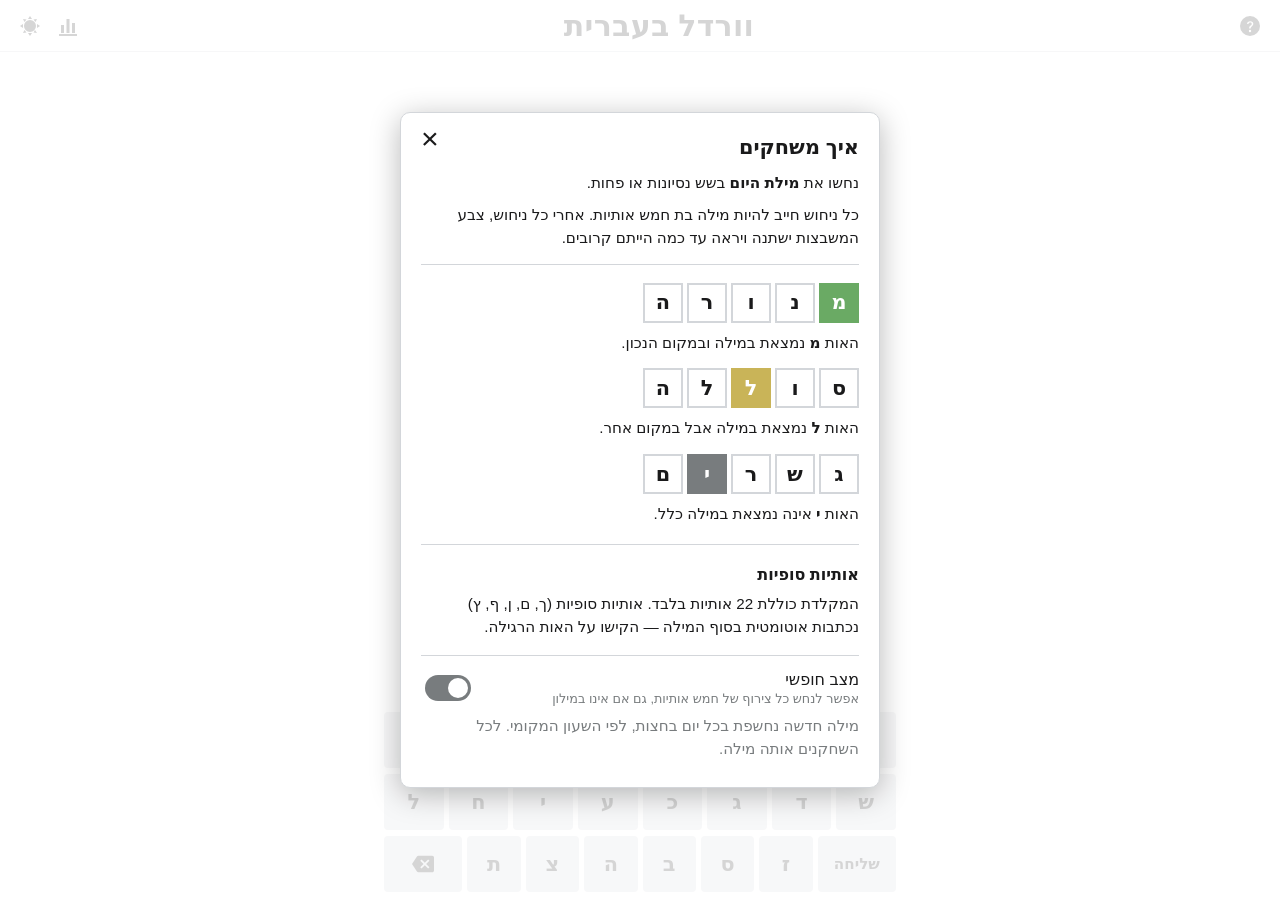
==== index.html @ 2f8d6ec5 "משחק וורדל יומי בעברית אתר סטטי ללא תלויות: מילת היום נגזרת דטרמיניסטית מהתאריך, כך שכל השחקנים מקבל" ====
<!DOCTYPE html>
<html lang="he" dir="rtl">
<head>
<meta charset="utf-8">
<meta name="viewport" content="width=device-width, initial-scale=1, viewport-fit=cover, maximum-scale=1">
<title>וורדל בעברית — מילה חדשה בכל יום</title>
<meta name="description" content="משחק ניחוש מילים יומי בעברית. מילה חדשה בת חמש אותיות בכל יום, שש הזדמנויות לנחש.">
<meta name="theme-color" content="#121213">
<meta property="og:title" content="וורדל בעברית">
<meta property="og:description" content="מילה חדשה בת חמש אותיות בכל יום. שש הזדמנויות.">
<meta property="og:type" content="website">
<link rel="stylesheet" href="css/style.css">
<link rel="icon" href="data:image/svg+xml,<svg xmlns='http://www.w3.org/2000/svg' viewBox='0 0 100 100'><rect width='100' height='100' rx='12' fill='%236aaa64'/><text y='72' x='50' text-anchor='middle' font-size='62' font-family='Arial' fill='white'>א</text></svg>">
</head>
<body>

<header class="header">
  <button class="icon-btn" id="btn-help" aria-label="איך משחקים" title="איך משחקים">
    <svg viewBox="0 0 24 24" aria-hidden="true"><path d="M12 2a10 10 0 100 20 10 10 0 000-20zm0 16.2a1.2 1.2 0 110-2.4 1.2 1.2 0 010 2.4zm1.6-5.4c-.7.5-.9.8-.9 1.3v.4h-1.5v-.6c0-1.1.5-1.8 1.4-2.4.8-.6 1.1-.9 1.1-1.6 0-.8-.6-1.3-1.5-1.3-.9 0-1.6.5-1.8 1.5l-1.5-.4c.3-1.6 1.6-2.5 3.3-2.5 1.9 0 3.1 1 3.1 2.6 0 1.2-.6 1.9-1.7 2.6z"/></svg>
  </button>

  <h1 class="title">וורדל בעברית</h1>

  <div class="header-actions">
    <button class="icon-btn" id="btn-stats" aria-label="סטטיסטיקות" title="סטטיסטיקות">
      <svg viewBox="0 0 24 24" aria-hidden="true"><path d="M3 20h18v2H3v-2zm2-9h3v8H5v-8zm5.5-6h3v14h-3V5zM16 9h3v10h-3V9z"/></svg>
    </button>
    <button class="icon-btn" id="btn-theme" aria-label="החלפת ערכת צבעים" title="מצב בהיר / כהה">
      <svg viewBox="0 0 24 24" aria-hidden="true"><path d="M12 18a6 6 0 110-12 6 6 0 010 12zm0-16l2 3h-4l2-3zm0 20l-2-3h4l-2 3zM2 12l3-2v4l-3-2zm20 0l-3 2v-4l3 2zM5 5l3.5.5L6.5 8 5 5zm14 14l-3.5-.5 1.5-2.5L19 19zM19 5l-1.5 3-2-2.5L19 5zM5 19l1.5-3 2 2.5L5 19z"/></svg>
    </button>
  </div>
</header>

<main class="game">
  <div class="board-wrap">
    <div class="board" id="board" role="grid" aria-label="לוח הניחושים"></div>
  </div>

  <div class="keyboard" id="keyboard" role="group" aria-label="מקלדת"></div>
</main>

<div class="toast-area" id="toast-area" role="status" aria-live="polite"></div>

<!-- ===================== חלונות ===================== -->

<div class="modal-backdrop" id="modal-backdrop" hidden>

  <!-- הסבר -->
  <section class="modal" id="modal-help" hidden role="dialog" aria-modal="true" aria-labelledby="help-title">
    <button class="close-btn" data-close aria-label="סגירה">&times;</button>
    <h2 id="help-title">איך משחקים</h2>
    <p>נחשו את <strong>מילת היום</strong> בשש נסיונות או פחות.</p>
    <p>כל ניחוש חייב להיות מילה בת חמש אותיות. אחרי כל ניחוש, צבע המשבצות ישתנה ויראה עד כמה הייתם קרובים.</p>

    <div class="examples">
      <div class="example">
        <div class="row-mini">
          <div class="tile correct">מ</div><div class="tile">נ</div><div class="tile">ו</div><div class="tile">ר</div><div class="tile">ה</div>
        </div>
        <p>האות <strong>מ</strong> נמצאת במילה ובמקום הנכון.</p>
      </div>
      <div class="example">
        <div class="row-mini">
          <div class="tile">ס</div><div class="tile">ו</div><div class="tile present">ל</div><div class="tile">ל</div><div class="tile">ה</div>
        </div>
        <p>האות <strong>ל</strong> נמצאת במילה אבל במקום אחר.</p>
      </div>
      <div class="example">
        <div class="row-mini">
          <div class="tile">ג</div><div class="tile">ש</div><div class="tile">ר</div><div class="tile absent">י</div><div class="tile">ם</div>
        </div>
        <p>האות <strong>י</strong> אינה נמצאת במילה כלל.</p>
      </div>
    </div>

    <h3>אותיות סופיות</h3>
    <p>המקלדת כוללת 22 אותיות בלבד. אותיות סופיות (ך, ם, ן, ף, ץ) נכתבות אוטומטית בסוף המילה — הקישו על האות הרגילה.</p>

    <div class="setting-row">
      <label for="toggle-free">
        <span>מצב חופשי</span>
        <small>אפשר לנחש כל צירוף של חמש אותיות, גם אם אינו במילון</small>
      </label>
      <input type="checkbox" id="toggle-free" class="switch">
    </div>

    <p class="footnote">מילה חדשה נחשפת בכל יום בחצות, לפי השעון המקומי. לכל השחקנים אותה מילה.</p>
  </section>

  <!-- סטטיסטיקות / סיום -->
  <section class="modal" id="modal-stats" hidden role="dialog" aria-modal="true" aria-labelledby="stats-title">
    <button class="close-btn" data-close aria-label="סגירה">&times;</button>

    <div id="result-banner" hidden>
      <h2 id="result-title"></h2>
      <p id="result-word"></p>
    </div>

    <h2 id="stats-title">סטטיסטיקות</h2>
    <div class="stats-grid">
      <div class="stat"><div class="stat-num" id="st-played">0</div><div class="stat-label">משחקים</div></div>
      <div class="stat"><div class="stat-num" id="st-win">0</div><div class="stat-label">אחוז ניצחון</div></div>
      <div class="stat"><div class="stat-num" id="st-streak">0</div><div class="stat-label">רצף נוכחי</div></div>
      <div class="stat"><div class="stat-num" id="st-max">0</div><div class="stat-label">רצף שיא</div></div>
    </div>

    <h3>התפלגות ניחושים</h3>
    <div class="dist" id="dist"></div>

    <div class="modal-footer">
      <div class="countdown-box">
        <div class="countdown-label">המילה הבאה בעוד</div>
        <div class="countdown" id="countdown">--:--:--</div>
      </div>
      <button class="share-btn" id="btn-share">
        שיתוף
        <svg viewBox="0 0 24 24" aria-hidden="true"><path d="M18 16.1c-.8 0-1.5.3-2 .8l-7.1-4.2c.1-.2.1-.5.1-.7s0-.5-.1-.7L16 7.1c.5.5 1.2.8 2 .8 1.7 0 3-1.3 3-3s-1.3-3-3-3-3 1.3-3 3c0 .2 0 .5.1.7L8 9.9c-.5-.5-1.2-.8-2-.8-1.7 0-3 1.3-3 3s1.3 3 3 3c.8 0 1.5-.3 2-.8l7.1 4.2c0 .2-.1.4-.1.6 0 1.6 1.3 2.9 2.9 2.9s2.9-1.3 2.9-2.9-1.2-3-2.8-3z"/></svg>
      </button>
    </div>
  </section>
</div>

<script src="js/words.js"></script>
<script src="js/game.js"></script>
</body>
</html>
---- css/style.css ----
/* ===== ערכת צבעים ===== */
:root {
  --bg: #ffffff;
  --fg: #1a1a1b;
  --muted: #787c7e;
  --border: #d3d6da;
  --border-strong: #878a8c;
  --key-bg: #d3d6da;
  --key-fg: #1a1a1b;
  --correct: #6aaa64;
  --present: #c9b458;
  --absent: #787c7e;
  --tile-fg-filled: #ffffff;
  --modal-bg: #ffffff;
  --backdrop: rgba(255, 255, 255, .82);
  --toast-bg: #1a1a1b;
  --toast-fg: #ffffff;
  --header-border: #d3d6da;
}

html[data-theme="dark"] {
  --bg: #121213;
  --fg: #ffffff;
  --muted: #818384;
  --border: #3a3a3c;
  --border-strong: #565758;
  --key-bg: #818384;
  --key-fg: #ffffff;
  --correct: #538d4e;
  --present: #b59f3b;
  --absent: #3a3a3c;
  --modal-bg: #1e1e20;
  --backdrop: rgba(0, 0, 0, .7);
  --toast-bg: #ffffff;
  --toast-fg: #1a1a1b;
  --header-border: #3a3a3c;
}

* { box-sizing: border-box; }

html { height: 100%; }

body {
  margin: 0;
  height: 100vh;
  height: 100dvh;   /* עמיד בפני סרגל הכתובת בנייד */
  background: var(--bg);
  color: var(--fg);
  font-family: "Segoe UI", "Arial Hebrew", Arial, "Noto Sans Hebrew", system-ui, sans-serif;
  display: flex;
  flex-direction: column;
  overflow: hidden;
  -webkit-tap-highlight-color: transparent;
  user-select: none;
}

/* ===== כותרת ===== */
.header {
  display: flex;
  align-items: center;
  justify-content: space-between;
  gap: 8px;
  padding: 0 12px;
  height: 52px;
  border-bottom: 1px solid var(--header-border);
  flex: none;
}

.title {
  font-size: clamp(20px, 6vw, 30px);
  font-weight: 700;
  letter-spacing: .01em;
  margin: 0;
  text-align: center;
  flex: 1;
}

.header-actions { display: flex; gap: 2px; }

.icon-btn {
  background: none;
  border: 0;
  color: var(--fg);
  padding: 6px;
  cursor: pointer;
  border-radius: 6px;
  display: grid;
  place-items: center;
}
.icon-btn:hover { background: color-mix(in srgb, var(--fg) 10%, transparent); }
.icon-btn svg { width: 24px; height: 24px; fill: currentColor; display: block; }

/* ===== אזור המשחק ===== */
.game {
  flex: 1;
  display: flex;
  flex-direction: column;
  justify-content: space-between;
  min-height: 0;
  overflow: hidden;
}

.board-wrap {
  flex: 1;
  display: grid;
  place-items: center;
  overflow: hidden;
  padding: 8px 0;
  min-height: 0;
}

/* הרוחב וגודל הגופן נקבעים ב-JS (fitBoard) כדי שהלוח יתאים לגובה המסך */
.board {
  display: grid;
  gap: 5px;
  font-size: 2rem;
}

.row {
  display: grid;
  grid-template-columns: repeat(5, 1fr);
  gap: 5px;
}

.tile {
  width: 100%;
  aspect-ratio: 1;
  display: grid;
  place-items: center;
  font-size: inherit;
  font-weight: 700;
  line-height: 1;
  border: 2px solid var(--border);
  color: var(--fg);
  background: transparent;
  text-transform: none;
  transition: transform .1s ease;
}

.tile.filled {
  border-color: var(--border-strong);
  animation: pop .1s ease;
}

.tile.correct { background: var(--correct); border-color: var(--correct); color: var(--tile-fg-filled); }
.tile.present { background: var(--present); border-color: var(--present); color: var(--tile-fg-filled); }
.tile.absent  { background: var(--absent);  border-color: var(--absent);  color: var(--tile-fg-filled); }

/* היפוך משבצת בחשיפת התוצאה */
.tile.flip { animation: flip .5s ease forwards; }

@keyframes flip {
  0%   { transform: rotateX(0); }
  50%  { transform: rotateX(90deg); }
  100% { transform: rotateX(0); }
}

@keyframes pop {
  from { transform: scale(.9); }
  40%  { transform: scale(1.08); }
  to   { transform: scale(1); }
}

.row.shake { animation: shake .55s; }
@keyframes shake {
  10%, 90% { transform: translateX(-1px); }
  20%, 80% { transform: translateX(2px); }
  30%, 50%, 70% { transform: translateX(-4px); }
  40%, 60% { transform: translateX(4px); }
}

.tile.bounce { animation: bounce .7s; }
@keyframes bounce {
  0%, 20% { transform: translateY(0); }
  40%     { transform: translateY(-26px); }
  50%     { transform: translateY(4px); }
  60%     { transform: translateY(-12px); }
  80%     { transform: translateY(2px); }
  100%    { transform: translateY(0); }
}

/* ===== מקלדת ===== */
.keyboard {
  flex: none;
  padding: 6px 4px max(8px, env(safe-area-inset-bottom));
  display: flex;
  flex-direction: column;
  gap: 6px;
  max-width: 520px;
  width: 100%;
  margin: 0 auto;
}

.kb-row {
  display: flex;
  gap: 5px;
  justify-content: center;
  touch-action: manipulation;
}

.key {
  flex: 1;
  min-width: 0;
  height: 56px;
  border: 0;
  border-radius: 4px;
  background: var(--key-bg);
  color: var(--key-fg);
  font-family: inherit;
  font-size: 1.3rem;
  font-weight: 700;
  cursor: pointer;
  display: grid;
  place-items: center;
  transition: background-color .15s ease, color .15s ease;
}
.key:active { opacity: .75; }
.key.wide { flex: 1.6; font-size: .95rem; gap: 4px; }
.key svg { width: 22px; height: 22px; fill: currentColor; }

.key.correct { background: var(--correct); color: #fff; }
.key.present { background: var(--present); color: #fff; }
.key.absent  { background: var(--absent);  color: #fff; }
html[data-theme="dark"] .key.absent { color: #d0d0d0; }

/* ===== הודעות צפות ===== */
.toast-area {
  position: fixed;
  top: 68px;
  left: 0;
  right: 0;
  display: flex;
  flex-direction: column;
  align-items: center;
  gap: 8px;
  pointer-events: none;
  z-index: 50;
}

.toast {
  background: var(--toast-bg);
  color: var(--toast-fg);
  padding: 12px 18px;
  border-radius: 6px;
  font-weight: 700;
  font-size: .95rem;
  animation: fade-in .1s ease;
  box-shadow: 0 2px 12px rgba(0, 0, 0, .25);
}
.toast.out { animation: fade-out .3s ease forwards; }
@keyframes fade-in  { from { opacity: 0; transform: translateY(-6px); } }
@keyframes fade-out { to { opacity: 0; } }

/* ===== חלונות ===== */
.modal-backdrop {
  position: fixed;
  inset: 0;
  background: var(--backdrop);
  display: grid;
  place-items: center;
  z-index: 100;
  padding: 16px;
  overflow-y: auto;
}
.modal-backdrop[hidden] { display: none; }

.modal {
  background: var(--modal-bg);
  color: var(--fg);
  border: 1px solid var(--border);
  border-radius: 10px;
  padding: 22px 20px 18px;
  width: min(480px, 100%);
  max-height: 88vh;
  overflow-y: auto;
  position: relative;
  box-shadow: 0 6px 30px rgba(0, 0, 0, .28);
  animation: rise .2s ease;
  user-select: text;
}
.modal[hidden] { display: none; }
@keyframes rise { from { opacity: 0; transform: translateY(14px); } }

.modal h2 { margin: 0 0 12px; font-size: 1.3rem; }
.modal h3 { margin: 20px 0 8px; font-size: 1rem; }
.modal p { margin: 8px 0; line-height: 1.55; font-size: .95rem; }

.close-btn {
  position: absolute;
  top: 8px;
  left: 12px;
  background: none;
  border: 0;
  color: var(--fg);
  font-size: 1.9rem;
  line-height: 1;
  cursor: pointer;
  padding: 2px 8px;
  border-radius: 6px;
}
.close-btn:hover { background: color-mix(in srgb, var(--fg) 10%, transparent); }

.examples { border-top: 1px solid var(--border); border-bottom: 1px solid var(--border); padding: 4px 0; margin-top: 14px; }
.example { margin: 14px 0; }
.row-mini { display: flex; gap: 4px; margin-bottom: 6px; }
.row-mini .tile { width: 40px; height: 40px; aspect-ratio: auto; font-size: 1.3rem; }

.setting-row {
  display: flex;
  align-items: center;
  justify-content: space-between;
  gap: 16px;
  border-top: 1px solid var(--border);
  margin-top: 16px;
  padding-top: 14px;
}
.setting-row label { display: flex; flex-direction: column; gap: 2px; }
.setting-row small { color: var(--muted); font-size: .8rem; }

.switch {
  appearance: none;
  width: 46px;
  height: 26px;
  border-radius: 13px;
  background: var(--absent);
  position: relative;
  cursor: pointer;
  flex: none;
  transition: background-color .2s;
}
.switch::after {
  content: "";
  position: absolute;
  top: 3px;
  right: 3px;
  width: 20px;
  height: 20px;
  border-radius: 50%;
  background: #fff;
  transition: transform .2s;
}
.switch:checked { background: var(--correct); }
.switch:checked::after { transform: translateX(-20px); }

.footnote { color: var(--muted); font-size: .82rem; margin-top: 14px; }

/* סטטיסטיקות */
#result-banner { text-align: center; margin-bottom: 18px; }
#result-banner h2 { font-size: 1.5rem; margin-bottom: 4px; }
#result-word { font-size: 1.05rem; color: var(--muted); }
#result-word b { color: var(--fg); font-size: 1.35rem; letter-spacing: .06em; }

.stats-grid { display: flex; justify-content: center; gap: 4px; }
.stat { flex: 1; text-align: center; }
.stat-num { font-size: 1.9rem; font-weight: 400; }
.stat-label { font-size: .72rem; color: var(--muted); line-height: 1.2; }

.dist { display: flex; flex-direction: column; gap: 4px; }
.dist-row { display: flex; align-items: center; gap: 6px; font-size: .85rem; }
.dist-row .idx { width: 12px; text-align: center; flex: none; }
.dist-row .bar {
  background: var(--absent);
  color: #fff;
  padding: 2px 6px;
  font-weight: 700;
  min-width: 22px;
  text-align: left;
}
.dist-row.current .bar { background: var(--correct); }

.modal-footer {
  display: flex;
  align-items: center;
  gap: 14px;
  border-top: 1px solid var(--border);
  margin-top: 20px;
  padding-top: 16px;
}
.countdown-box { flex: 1; text-align: center; }
.countdown-label { font-size: .8rem; color: var(--muted); }
.countdown { font-size: 1.6rem; font-weight: 700; font-variant-numeric: tabular-nums; }

.share-btn {
  flex: 1;
  background: var(--correct);
  color: #fff;
  border: 0;
  border-radius: 4px;
  padding: 14px;
  font-family: inherit;
  font-size: 1.05rem;
  font-weight: 700;
  cursor: pointer;
  display: flex;
  align-items: center;
  justify-content: center;
  gap: 8px;
}
.share-btn:hover { filter: brightness(1.07); }
.share-btn svg { width: 20px; height: 20px; fill: currentColor; }

/* מסכים קטנים */
@media (max-height: 640px) {
  .key { height: 46px; }
}

@media (prefers-reduced-motion: reduce) {
  .tile.flip, .tile.bounce, .row.shake, .tile.filled, .modal, .toast { animation: none !important; }
}
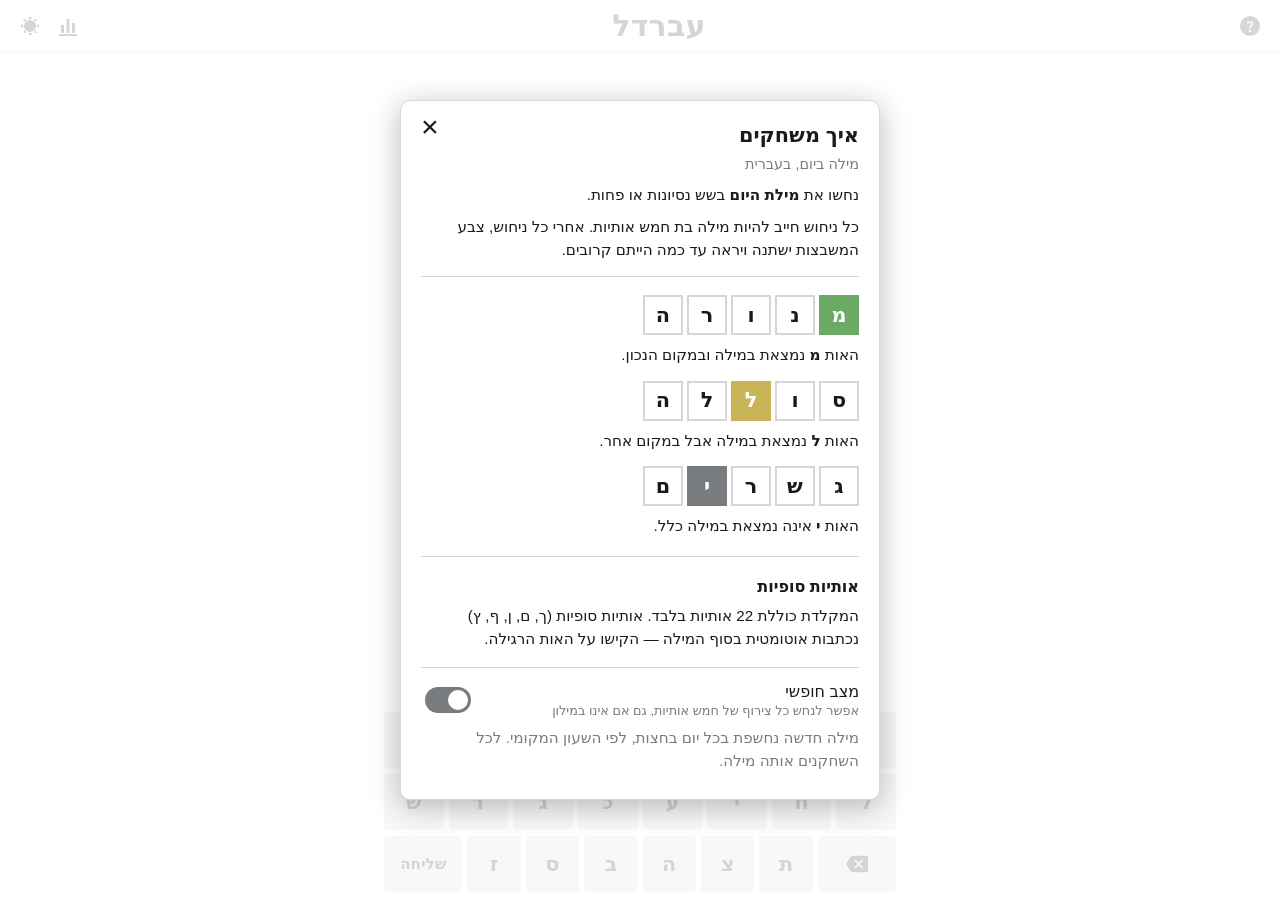
==== commit 6711183d: "מילון ענק, מקלדת בסדר נכון, ממשק ניהול ושם חדש - שם המשחק: עברדל (מוגדר ב-js/config.js, מקום אחד) - " ====
--- a/index.html
+++ b/index.html
@@ -3,10 +3,10 @@
 <head>
 <meta charset="utf-8">
 <meta name="viewport" content="width=device-width, initial-scale=1, viewport-fit=cover, maximum-scale=1">
-<title>וורדל בעברית — מילה חדשה בכל יום</title>
+<title>עברדל — מילה ביום, בעברית</title>
 <meta name="description" content="משחק ניחוש מילים יומי בעברית. מילה חדשה בת חמש אותיות בכל יום, שש הזדמנויות לנחש.">
 <meta name="theme-color" content="#121213">
-<meta property="og:title" content="וורדל בעברית">
+<meta property="og:title" content="עברדל">
 <meta property="og:description" content="מילה חדשה בת חמש אותיות בכל יום. שש הזדמנויות.">
 <meta property="og:type" content="website">
 <link rel="stylesheet" href="css/style.css">
@@ -19,7 +19,7 @@
     <svg viewBox="0 0 24 24" aria-hidden="true"><path d="M12 2a10 10 0 100 20 10 10 0 000-20zm0 16.2a1.2 1.2 0 110-2.4 1.2 1.2 0 010 2.4zm1.6-5.4c-.7.5-.9.8-.9 1.3v.4h-1.5v-.6c0-1.1.5-1.8 1.4-2.4.8-.6 1.1-.9 1.1-1.6 0-.8-.6-1.3-1.5-1.3-.9 0-1.6.5-1.8 1.5l-1.5-.4c.3-1.6 1.6-2.5 3.3-2.5 1.9 0 3.1 1 3.1 2.6 0 1.2-.6 1.9-1.7 2.6z"/></svg>
   </button>
 
-  <h1 class="title">וורדל בעברית</h1>
+  <h1 class="title">עברדל</h1>
 
   <div class="header-actions">
     <button class="icon-btn" id="btn-stats" aria-label="סטטיסטיקות" title="סטטיסטיקות">
@@ -49,6 +49,7 @@
   <section class="modal" id="modal-help" hidden role="dialog" aria-modal="true" aria-labelledby="help-title">
     <button class="close-btn" data-close aria-label="סגירה">&times;</button>
     <h2 id="help-title">איך משחקים</h2>
+    <p class="tagline" id="help-tagline">מילה ביום, בעברית</p>
     <p>נחשו את <strong>מילת היום</strong> בשש נסיונות או פחות.</p>
     <p>כל ניחוש חייב להיות מילה בת חמש אותיות. אחרי כל ניחוש, צבע המשבצות ישתנה ויראה עד כמה הייתם קרובים.</p>
 
@@ -120,7 +121,10 @@
   </section>
 </div>
 
+<script src="js/config.js"></script>
 <script src="js/words.js"></script>
+<script src="js/schedule.js"></script>
+<script src="js/daily.js"></script>
 <script src="js/game.js"></script>
 </body>
 </html>
--- a/css/style.css
+++ b/css/style.css
@@ -191,8 +191,11 @@
   margin: 0 auto;
 }
 
+/* המקלדת מסודרת כמו מקלדת עברית פיזית: ק בצד שמאל, פ בצד ימין.
+ * לכן השורות זורמות משמאל לימין, בניגוד לשאר העמוד שהוא RTL. */
 .kb-row {
   display: flex;
+  direction: ltr;
   gap: 5px;
   justify-content: center;
   touch-action: manipulation;
@@ -343,6 +346,7 @@
 .switch:checked::after { transform: translateX(-20px); }
 
 .footnote { color: var(--muted); font-size: .82rem; margin-top: 14px; }
+.tagline { color: var(--muted); margin-top: -6px !important; font-size: .9rem !important; }
 
 /* סטטיסטיקות */
 #result-banner { text-align: center; margin-bottom: 18px; }
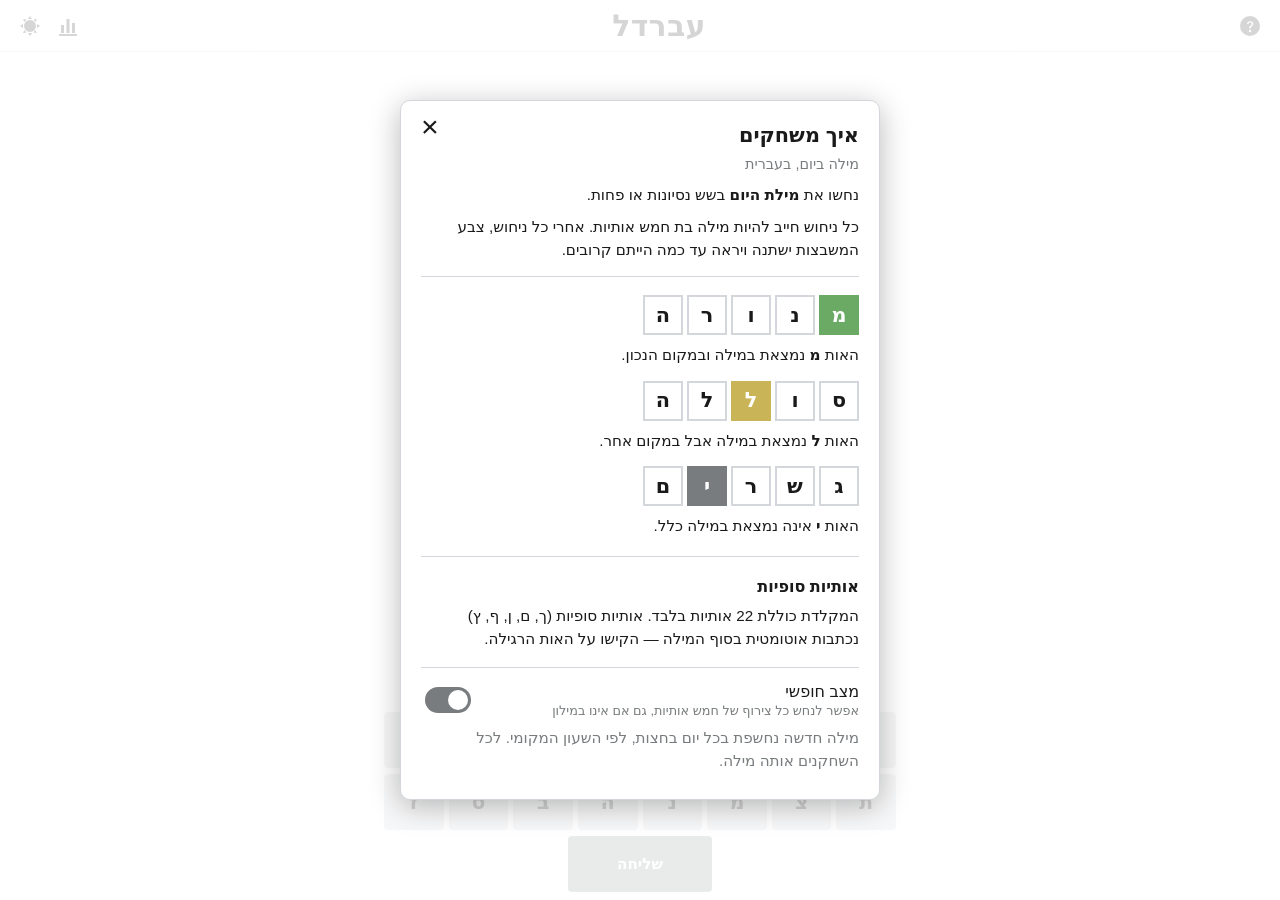
==== commit d89069f1: "נראות בחיפוש וברשתות: תמונת שיתוף, תגיות ומידע מובנה - og-image.png לתצוגה מקדימה בוואטסאפ, פייסבוק " ====
--- a/index.html
+++ b/index.html
@@ -3,12 +3,45 @@
 <head>
 <meta charset="utf-8">
 <meta name="viewport" content="width=device-width, initial-scale=1, viewport-fit=cover, maximum-scale=1">
-<title>עברדל — מילה ביום, בעברית</title>
-<meta name="description" content="משחק ניחוש מילים יומי בעברית. מילה חדשה בת חמש אותיות בכל יום, שש הזדמנויות לנחש.">
+<title>וורדל בעברית — משחק ניחוש מילים יומי | עברדל</title>
+<meta name="description" content="וורדל בעברית — משחק ניחוש מילים יומי וחינמי. מילה חדשה בת חמש אותיות בכל יום, שישה נסיונות לנחש. בלי הרשמה, ישירות בדפדפן.">
 <meta name="theme-color" content="#121213">
-<meta property="og:title" content="עברדל">
-<meta property="og:description" content="מילה חדשה בת חמש אותיות בכל יום. שש הזדמנויות.">
+<link rel="canonical" href="https://rollfash.github.io/wordle/">
+
+<!-- תצוגה מקדימה בשיתוף (וואטסאפ, פייסבוק, טוויטר) -->
+<meta property="og:site_name" content="עברדל">
+<meta property="og:title" content="וורדל בעברית — משחק ניחוש מילים יומי">
+<meta property="og:description" content="מילה חדשה בת חמש אותיות בכל יום, שישה נסיונות לנחש. בלי הרשמה, ישירות בדפדפן.">
 <meta property="og:type" content="website">
+<meta property="og:locale" content="he_IL">
+<meta property="og:url" content="https://rollfash.github.io/wordle/">
+<meta property="og:image" content="https://rollfash.github.io/wordle/og-image.png">
+<meta property="og:image:width" content="1200">
+<meta property="og:image:height" content="630">
+<meta property="og:image:alt" content="עברדל — וורדל בעברית">
+<meta name="twitter:card" content="summary_large_image">
+<meta name="twitter:title" content="וורדל בעברית — משחק ניחוש מילים יומי">
+<meta name="twitter:description" content="מילה חדשה בת חמש אותיות בכל יום, שישה נסיונות לנחש.">
+<meta name="twitter:image" content="https://rollfash.github.io/wordle/og-image.png">
+
+<!-- מידע מובנה למנועי חיפוש -->
+<script type="application/ld+json">
+{
+  "@context": "https://schema.org",
+  "@type": "VideoGame",
+  "name": "עברדל",
+  "alternateName": "וורדל בעברית",
+  "url": "https://rollfash.github.io/wordle/",
+  "image": "https://rollfash.github.io/wordle/og-image.png",
+  "description": "משחק ניחוש מילים יומי בעברית. מילה חדשה בת חמש אותיות בכל יום, שישה נסיונות לנחש.",
+  "inLanguage": "he",
+  "genre": "משחק מילים",
+  "playMode": "SinglePlayer",
+  "applicationCategory": "Game",
+  "operatingSystem": "Any",
+  "offers": { "@type": "Offer", "price": "0", "priceCurrency": "ILS" }
+}
+</script>
 <link rel="stylesheet" href="css/style.css">
 <link rel="icon" href="data:image/svg+xml,<svg xmlns='http://www.w3.org/2000/svg' viewBox='0 0 100 100'><rect width='100' height='100' rx='12' fill='%236aaa64'/><text y='72' x='50' text-anchor='middle' font-size='62' font-family='Arial' fill='white'>א</text></svg>">
 </head>
--- a/css/style.css
+++ b/css/style.css
@@ -189,6 +189,10 @@
   max-width: 520px;
   width: 100%;
   margin: 0 auto;
+
+  /* רוחב מקש אחיד בכל השורות. השורות הארוכות ביותר הן 2 ו-3:
+     שמונה מקשים ושבעה מרווחים. */
+  --key-w: calc((100% - 35px) / 8);
 }
 
 /* המקלדת מסודרת כמו מקלדת עברית פיזית: ק בצד שמאל, פ בצד ימין.
@@ -202,7 +206,7 @@
 }
 
 .key {
-  flex: 1;
+  flex: 0 0 var(--key-w);
   min-width: 0;
   height: 56px;
   border: 0;
@@ -218,7 +222,17 @@
   transition: background-color .15s ease, color .15s ease;
 }
 .key:active { opacity: .75; }
-.key.wide { flex: 1.6; font-size: .95rem; gap: 4px; }
+
+/* מקש השליחה — רחב יותר, בשורה משלו */
+.key.wide {
+  flex: 0 0 calc(var(--key-w) * 2.4);
+  font-size: .95rem;
+  gap: 4px;
+}
+
+/* מקשי הפעולה (שליחה, מחיקה) בגוון כהה יותר, כדי להבדילם מהאותיות */
+.key.action { background: var(--border-strong); color: #fff; }
+html[data-theme="dark"] .key.action { background: var(--border); }
 .key svg { width: 22px; height: 22px; fill: currentColor; }
 
 .key.correct { background: var(--correct); color: #fff; }
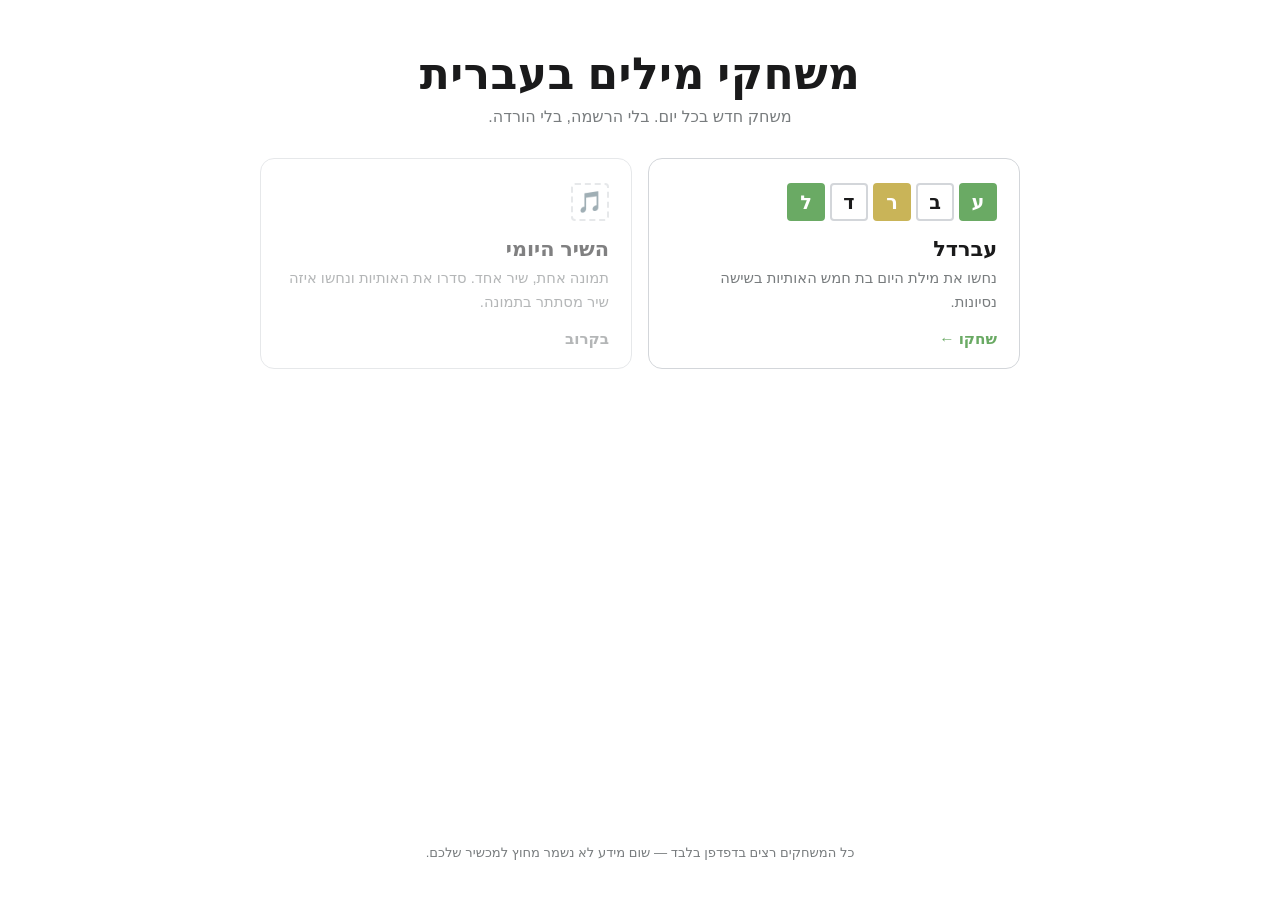
==== commit fb0fe01c: "מבנה רב-משחקים: דף בית בשורש, עברדל עובר ל-wordle/ לקראת הוספת משחקים נוספים. קבצי המשחק עברו לתיקיי" ====
--- a/index.html
+++ b/index.html
@@ -2,162 +2,66 @@
 <html lang="he" dir="rtl">
 <head>
 <meta charset="utf-8">
-<meta name="viewport" content="width=device-width, initial-scale=1, viewport-fit=cover, maximum-scale=1">
-<title>וורדל בעברית — משחק ניחוש מילים יומי | עברדל</title>
-<meta name="description" content="וורדל בעברית — משחק ניחוש מילים יומי וחינמי. מילה חדשה בת חמש אותיות בכל יום, שישה נסיונות לנחש. בלי הרשמה, ישירות בדפדפן.">
+<meta name="viewport" content="width=device-width, initial-scale=1, viewport-fit=cover">
+<title>משחקי מילים בעברית — עברדל ועוד</title>
+<meta name="description" content="משחקי מילים יומיים בעברית. עברדל — ניחוש מילה בת חמש אותיות, והשיר היומי — ניחוש שיר לפי תמונה. חינם, בלי הרשמה.">
 <meta name="theme-color" content="#121213">
-<link rel="canonical" href="https://rollfash.github.io/wordle/">
+<link rel="canonical" href="https://rollfash.github.io/">
 
-<!-- תצוגה מקדימה בשיתוף (וואטסאפ, פייסבוק, טוויטר) -->
-<meta property="og:site_name" content="עברדל">
-<meta property="og:title" content="וורדל בעברית — משחק ניחוש מילים יומי">
-<meta property="og:description" content="מילה חדשה בת חמש אותיות בכל יום, שישה נסיונות לנחש. בלי הרשמה, ישירות בדפדפן.">
+<meta property="og:site_name" content="משחקי מילים בעברית">
+<meta property="og:title" content="משחקי מילים בעברית — עברדל ועוד">
+<meta property="og:description" content="משחקי מילים יומיים בעברית. חינם, בלי הרשמה, ישירות בדפדפן.">
 <meta property="og:type" content="website">
 <meta property="og:locale" content="he_IL">
-<meta property="og:url" content="https://rollfash.github.io/wordle/">
+<meta property="og:url" content="https://rollfash.github.io/">
 <meta property="og:image" content="https://rollfash.github.io/wordle/og-image.png">
-<meta property="og:image:width" content="1200">
-<meta property="og:image:height" content="630">
-<meta property="og:image:alt" content="עברדל — וורדל בעברית">
 <meta name="twitter:card" content="summary_large_image">
-<meta name="twitter:title" content="וורדל בעברית — משחק ניחוש מילים יומי">
-<meta name="twitter:description" content="מילה חדשה בת חמש אותיות בכל יום, שישה נסיונות לנחש.">
-<meta name="twitter:image" content="https://rollfash.github.io/wordle/og-image.png">
 
-<!-- מידע מובנה למנועי חיפוש -->
 <script type="application/ld+json">
 {
   "@context": "https://schema.org",
-  "@type": "VideoGame",
-  "name": "עברדל",
-  "alternateName": "וורדל בעברית",
-  "url": "https://rollfash.github.io/wordle/",
-  "image": "https://rollfash.github.io/wordle/og-image.png",
-  "description": "משחק ניחוש מילים יומי בעברית. מילה חדשה בת חמש אותיות בכל יום, שישה נסיונות לנחש.",
-  "inLanguage": "he",
-  "genre": "משחק מילים",
-  "playMode": "SinglePlayer",
-  "applicationCategory": "Game",
-  "operatingSystem": "Any",
-  "offers": { "@type": "Offer", "price": "0", "priceCurrency": "ILS" }
+  "@type": "WebSite",
+  "name": "משחקי מילים בעברית",
+  "url": "https://rollfash.github.io/"
 }
 </script>
-<link rel="stylesheet" href="css/style.css">
-<link rel="icon" href="data:image/svg+xml,<svg xmlns='http://www.w3.org/2000/svg' viewBox='0 0 100 100'><rect width='100' height='100' rx='12' fill='%236aaa64'/><text y='72' x='50' text-anchor='middle' font-size='62' font-family='Arial' fill='white'>א</text></svg>">
+
+<link rel="icon" type="image/png" href="favicon.png">
+<link rel="apple-touch-icon" href="favicon.png">
+<link rel="stylesheet" href="css/hub.css">
 </head>
 <body>
 
-<header class="header">
-  <button class="icon-btn" id="btn-help" aria-label="איך משחקים" title="איך משחקים">
-    <svg viewBox="0 0 24 24" aria-hidden="true"><path d="M12 2a10 10 0 100 20 10 10 0 000-20zm0 16.2a1.2 1.2 0 110-2.4 1.2 1.2 0 010 2.4zm1.6-5.4c-.7.5-.9.8-.9 1.3v.4h-1.5v-.6c0-1.1.5-1.8 1.4-2.4.8-.6 1.1-.9 1.1-1.6 0-.8-.6-1.3-1.5-1.3-.9 0-1.6.5-1.8 1.5l-1.5-.4c.3-1.6 1.6-2.5 3.3-2.5 1.9 0 3.1 1 3.1 2.6 0 1.2-.6 1.9-1.7 2.6z"/></svg>
-  </button>
-
-  <h1 class="title">עברדל</h1>
-
-  <div class="header-actions">
-    <button class="icon-btn" id="btn-stats" aria-label="סטטיסטיקות" title="סטטיסטיקות">
-      <svg viewBox="0 0 24 24" aria-hidden="true"><path d="M3 20h18v2H3v-2zm2-9h3v8H5v-8zm5.5-6h3v14h-3V5zM16 9h3v10h-3V9z"/></svg>
-    </button>
-    <button class="icon-btn" id="btn-theme" aria-label="החלפת ערכת צבעים" title="מצב בהיר / כהה">
-      <svg viewBox="0 0 24 24" aria-hidden="true"><path d="M12 18a6 6 0 110-12 6 6 0 010 12zm0-16l2 3h-4l2-3zm0 20l-2-3h4l-2 3zM2 12l3-2v4l-3-2zm20 0l-3 2v-4l3 2zM5 5l3.5.5L6.5 8 5 5zm14 14l-3.5-.5 1.5-2.5L19 19zM19 5l-1.5 3-2-2.5L19 5zM5 19l1.5-3 2 2.5L5 19z"/></svg>
-    </button>
-  </div>
+<header class="hub-header">
+  <h1>משחקי מילים בעברית</h1>
+  <p class="sub">משחק חדש בכל יום. בלי הרשמה, בלי הורדה.</p>
 </header>
 
-<main class="game">
-  <div class="board-wrap">
-    <div class="board" id="board" role="grid" aria-label="לוח הניחושים"></div>
+<main class="games">
+
+  <a class="game-card" href="wordle/">
+    <div class="tiles" aria-hidden="true">
+      <span class="t correct">ע</span><span class="t">ב</span><span class="t present">ר</span><span class="t">ד</span><span class="t correct">ל</span>
+    </div>
+    <h2>עברדל</h2>
+    <p>נחשו את מילת היום בת חמש האותיות בשישה נסיונות.</p>
+    <span class="play">שחקו ←</span>
+  </a>
+
+  <div class="game-card soon" aria-disabled="true">
+    <div class="tiles" aria-hidden="true">
+      <span class="t img">🎵</span>
+    </div>
+    <h2>השיר היומי</h2>
+    <p>תמונה אחת, שיר אחד. סדרו את האותיות ונחשו איזה שיר מסתתר בתמונה.</p>
+    <span class="play">בקרוב</span>
   </div>
 
-  <div class="keyboard" id="keyboard" role="group" aria-label="מקלדת"></div>
 </main>
 
-<div class="toast-area" id="toast-area" role="status" aria-live="polite"></div>
+<footer class="hub-footer">
+  <p>כל המשחקים רצים בדפדפן בלבד — שום מידע לא נשמר מחוץ למכשיר שלכם.</p>
+</footer>
 
-<!-- ===================== חלונות ===================== -->
-
-<div class="modal-backdrop" id="modal-backdrop" hidden>
-
-  <!-- הסבר -->
-  <section class="modal" id="modal-help" hidden role="dialog" aria-modal="true" aria-labelledby="help-title">
-    <button class="close-btn" data-close aria-label="סגירה">&times;</button>
-    <h2 id="help-title">איך משחקים</h2>
-    <p class="tagline" id="help-tagline">מילה ביום, בעברית</p>
-    <p>נחשו את <strong>מילת היום</strong> בשש נסיונות או פחות.</p>
-    <p>כל ניחוש חייב להיות מילה בת חמש אותיות. אחרי כל ניחוש, צבע המשבצות ישתנה ויראה עד כמה הייתם קרובים.</p>
-
-    <div class="examples">
-      <div class="example">
-        <div class="row-mini">
-          <div class="tile correct">מ</div><div class="tile">נ</div><div class="tile">ו</div><div class="tile">ר</div><div class="tile">ה</div>
-        </div>
-        <p>האות <strong>מ</strong> נמצאת במילה ובמקום הנכון.</p>
-      </div>
-      <div class="example">
-        <div class="row-mini">
-          <div class="tile">ס</div><div class="tile">ו</div><div class="tile present">ל</div><div class="tile">ל</div><div class="tile">ה</div>
-        </div>
-        <p>האות <strong>ל</strong> נמצאת במילה אבל במקום אחר.</p>
-      </div>
-      <div class="example">
-        <div class="row-mini">
-          <div class="tile">ג</div><div class="tile">ש</div><div class="tile">ר</div><div class="tile absent">י</div><div class="tile">ם</div>
-        </div>
-        <p>האות <strong>י</strong> אינה נמצאת במילה כלל.</p>
-      </div>
-    </div>
-
-    <h3>אותיות סופיות</h3>
-    <p>המקלדת כוללת 22 אותיות בלבד. אותיות סופיות (ך, ם, ן, ף, ץ) נכתבות אוטומטית בסוף המילה — הקישו על האות הרגילה.</p>
-
-    <div class="setting-row">
-      <label for="toggle-free">
-        <span>מצב חופשי</span>
-        <small>אפשר לנחש כל צירוף של חמש אותיות, גם אם אינו במילון</small>
-      </label>
-      <input type="checkbox" id="toggle-free" class="switch">
-    </div>
-
-    <p class="footnote">מילה חדשה נחשפת בכל יום בחצות, לפי השעון המקומי. לכל השחקנים אותה מילה.</p>
-  </section>
-
-  <!-- סטטיסטיקות / סיום -->
-  <section class="modal" id="modal-stats" hidden role="dialog" aria-modal="true" aria-labelledby="stats-title">
-    <button class="close-btn" data-close aria-label="סגירה">&times;</button>
-
-    <div id="result-banner" hidden>
-      <h2 id="result-title"></h2>
-      <p id="result-word"></p>
-    </div>
-
-    <h2 id="stats-title">סטטיסטיקות</h2>
-    <div class="stats-grid">
-      <div class="stat"><div class="stat-num" id="st-played">0</div><div class="stat-label">משחקים</div></div>
-      <div class="stat"><div class="stat-num" id="st-win">0</div><div class="stat-label">אחוז ניצחון</div></div>
-      <div class="stat"><div class="stat-num" id="st-streak">0</div><div class="stat-label">רצף נוכחי</div></div>
-      <div class="stat"><div class="stat-num" id="st-max">0</div><div class="stat-label">רצף שיא</div></div>
-    </div>
-
-    <h3>התפלגות ניחושים</h3>
-    <div class="dist" id="dist"></div>
-
-    <div class="modal-footer">
-      <div class="countdown-box">
-        <div class="countdown-label">המילה הבאה בעוד</div>
-        <div class="countdown" id="countdown">--:--:--</div>
-      </div>
-      <button class="share-btn" id="btn-share">
-        שיתוף
-        <svg viewBox="0 0 24 24" aria-hidden="true"><path d="M18 16.1c-.8 0-1.5.3-2 .8l-7.1-4.2c.1-.2.1-.5.1-.7s0-.5-.1-.7L16 7.1c.5.5 1.2.8 2 .8 1.7 0 3-1.3 3-3s-1.3-3-3-3-3 1.3-3 3c0 .2 0 .5.1.7L8 9.9c-.5-.5-1.2-.8-2-.8-1.7 0-3 1.3-3 3s1.3 3 3 3c.8 0 1.5-.3 2-.8l7.1 4.2c0 .2-.1.4-.1.6 0 1.6 1.3 2.9 2.9 2.9s2.9-1.3 2.9-2.9-1.2-3-2.8-3z"/></svg>
-      </button>
-    </div>
-  </section>
-</div>
-
-<script src="js/config.js"></script>
-<script src="js/words.js"></script>
-<script src="js/schedule.js"></script>
-<script src="js/daily.js"></script>
-<script src="js/game.js"></script>
 </body>
 </html>
--- a/css/hub.css
+++ b/css/hub.css
@@ -0,0 +1,109 @@
+/* עיצוב דף הבית — רשימת המשחקים */
+
+:root {
+  --bg: #121213;
+  --fg: #ffffff;
+  --muted: #818384;
+  --border: #3a3a3c;
+  --card: #1e1e20;
+  --correct: #538d4e;
+  --present: #b59f3b;
+  --absent: #3a3a3c;
+}
+
+@media (prefers-color-scheme: light) {
+  :root {
+    --bg: #ffffff;
+    --fg: #1a1a1b;
+    --muted: #787c7e;
+    --border: #d3d6da;
+    --card: #ffffff;
+    --correct: #6aaa64;
+    --present: #c9b458;
+    --absent: #787c7e;
+  }
+}
+
+* { box-sizing: border-box; }
+
+body {
+  margin: 0;
+  min-height: 100vh;
+  min-height: 100dvh;
+  background: var(--bg);
+  color: var(--fg);
+  font-family: "Segoe UI", "Arial Hebrew", Arial, "Noto Sans Hebrew", system-ui, sans-serif;
+  display: flex;
+  flex-direction: column;
+  padding: 0 16px 40px;
+}
+
+.hub-header {
+  text-align: center;
+  padding: 48px 0 32px;
+}
+.hub-header h1 {
+  margin: 0 0 8px;
+  font-size: clamp(28px, 8vw, 44px);
+  letter-spacing: .01em;
+}
+.hub-header .sub {
+  margin: 0;
+  color: var(--muted);
+  font-size: 1rem;
+}
+
+.games {
+  display: grid;
+  gap: 16px;
+  grid-template-columns: repeat(auto-fit, minmax(280px, 1fr));
+  width: min(760px, 100%);
+  margin: 0 auto;
+  flex: 1;
+  align-content: start;
+}
+
+.game-card {
+  display: block;
+  background: var(--card);
+  border: 1px solid var(--border);
+  border-radius: 14px;
+  padding: 24px 22px 20px;
+  text-decoration: none;
+  color: inherit;
+  transition: transform .15s ease, border-color .15s ease;
+}
+a.game-card:hover {
+  transform: translateY(-3px);
+  border-color: var(--correct);
+}
+.game-card h2 { margin: 0 0 6px; font-size: 1.3rem; }
+.game-card p { margin: 0 0 16px; color: var(--muted); font-size: .92rem; line-height: 1.6; }
+
+.tiles { display: flex; gap: 5px; margin-bottom: 16px; }
+.t {
+  width: 38px;
+  height: 38px;
+  display: grid;
+  place-items: center;
+  border: 2px solid var(--border);
+  border-radius: 4px;
+  font-weight: 700;
+  font-size: 1.2rem;
+}
+.t.correct { background: var(--correct); border-color: var(--correct); color: #fff; }
+.t.present { background: var(--present); border-color: var(--present); color: #fff; }
+.t.img { border-style: dashed; font-size: 1.3rem; }
+
+.play { font-weight: 700; color: var(--correct); font-size: .95rem; }
+
+.game-card.soon { opacity: .55; }
+.game-card.soon .play { color: var(--muted); }
+
+.hub-footer {
+  text-align: center;
+  color: var(--muted);
+  font-size: .82rem;
+  padding-top: 36px;
+}
+.hub-footer p { margin: 0; }
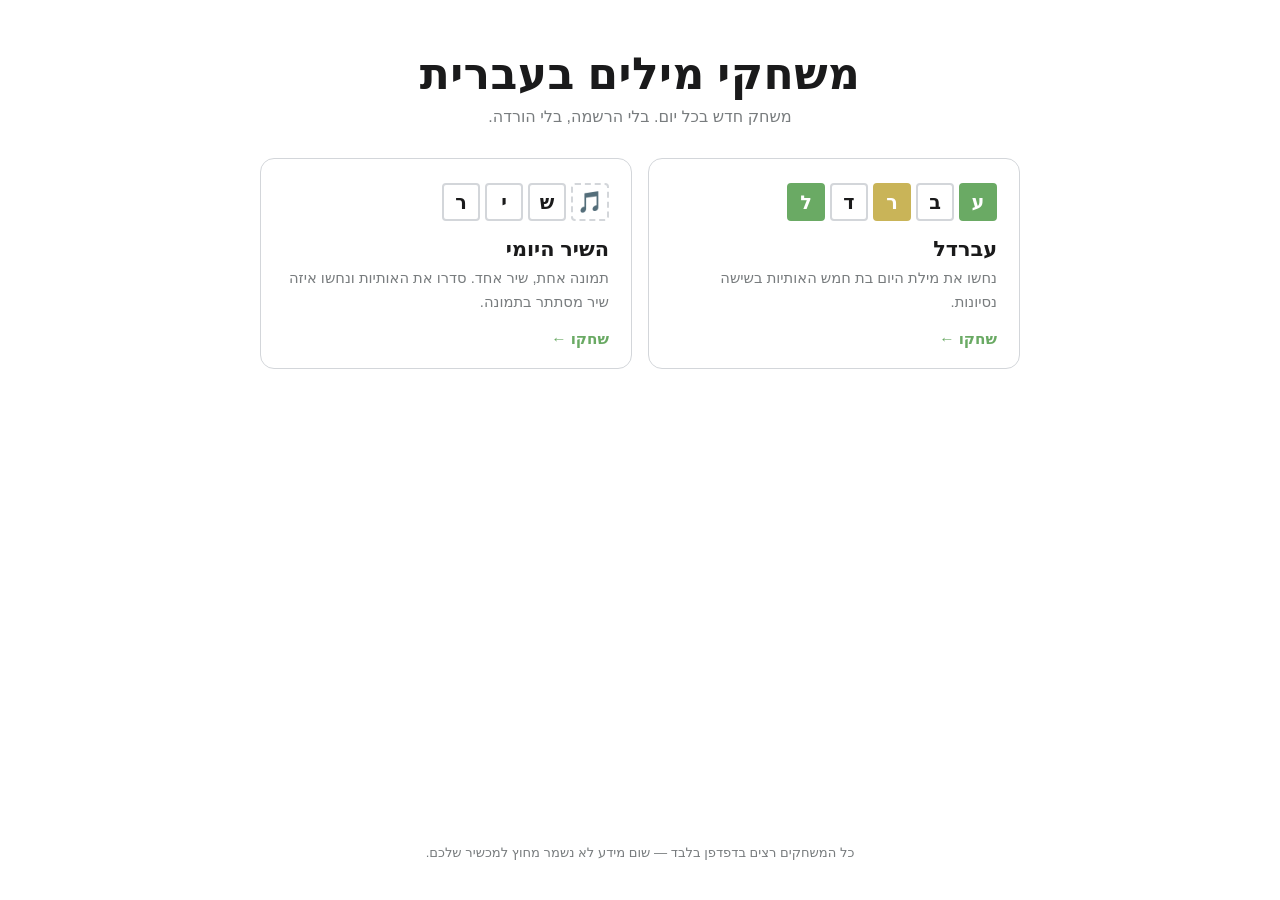
==== commit e4eac26a: "משחק חדש: השיר היומי תמונה אחת ליום, ושם השיר מורכב מאותיות מעורבבות עם אותיות מיותרות. המשבצות מקוב" ====
--- a/index.html
+++ b/index.html
@@ -48,14 +48,14 @@
     <span class="play">שחקו ←</span>
   </a>
 
-  <div class="game-card soon" aria-disabled="true">
+  <a class="game-card" href="song/">
     <div class="tiles" aria-hidden="true">
-      <span class="t img">🎵</span>
+      <span class="t img">🎵</span><span class="t">ש</span><span class="t">י</span><span class="t">ר</span>
     </div>
     <h2>השיר היומי</h2>
     <p>תמונה אחת, שיר אחד. סדרו את האותיות ונחשו איזה שיר מסתתר בתמונה.</p>
-    <span class="play">בקרוב</span>
-  </div>
+    <span class="play">שחקו ←</span>
+  </a>
 
 </main>
 
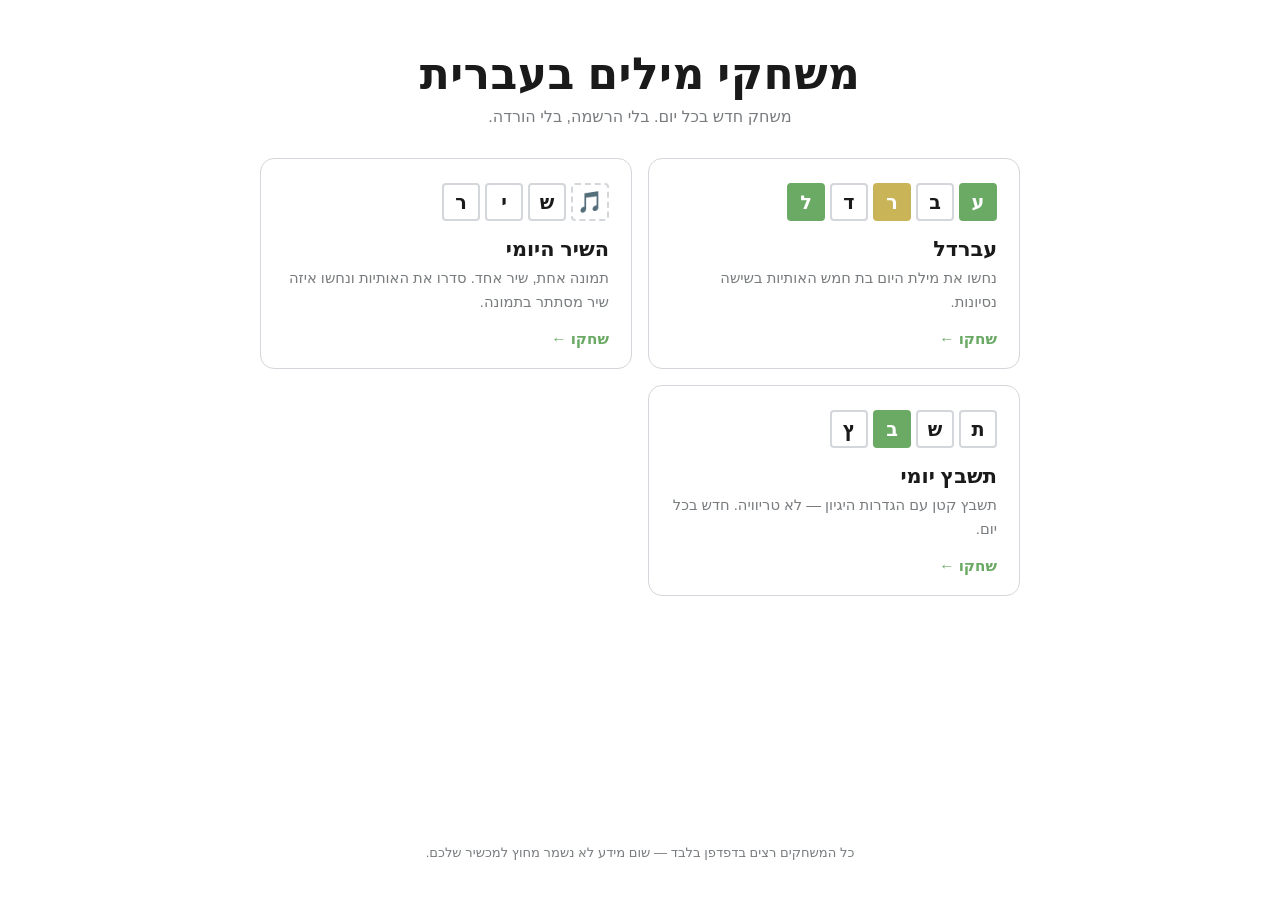
==== commit 10465d96: "משחק חדש: תשבץ יומי תשבץ ממוספר קטן, הגדרות מוצגות מתחת לרשת ובשורה מעליה.  - כל המבנה נגזר מרשת האו" ====
--- a/index.html
+++ b/index.html
@@ -57,6 +57,15 @@
     <span class="play">שחקו ←</span>
   </a>
 
+  <a class="game-card" href="crossword/">
+    <div class="tiles" aria-hidden="true">
+      <span class="t">ת</span><span class="t">ש</span><span class="t correct">ב</span><span class="t">ץ</span>
+    </div>
+    <h2>תשבץ יומי</h2>
+    <p>תשבץ קטן עם הגדרות היגיון — לא טריוויה. חדש בכל יום.</p>
+    <span class="play">שחקו ←</span>
+  </a>
+
 </main>
 
 <footer class="hub-footer">
